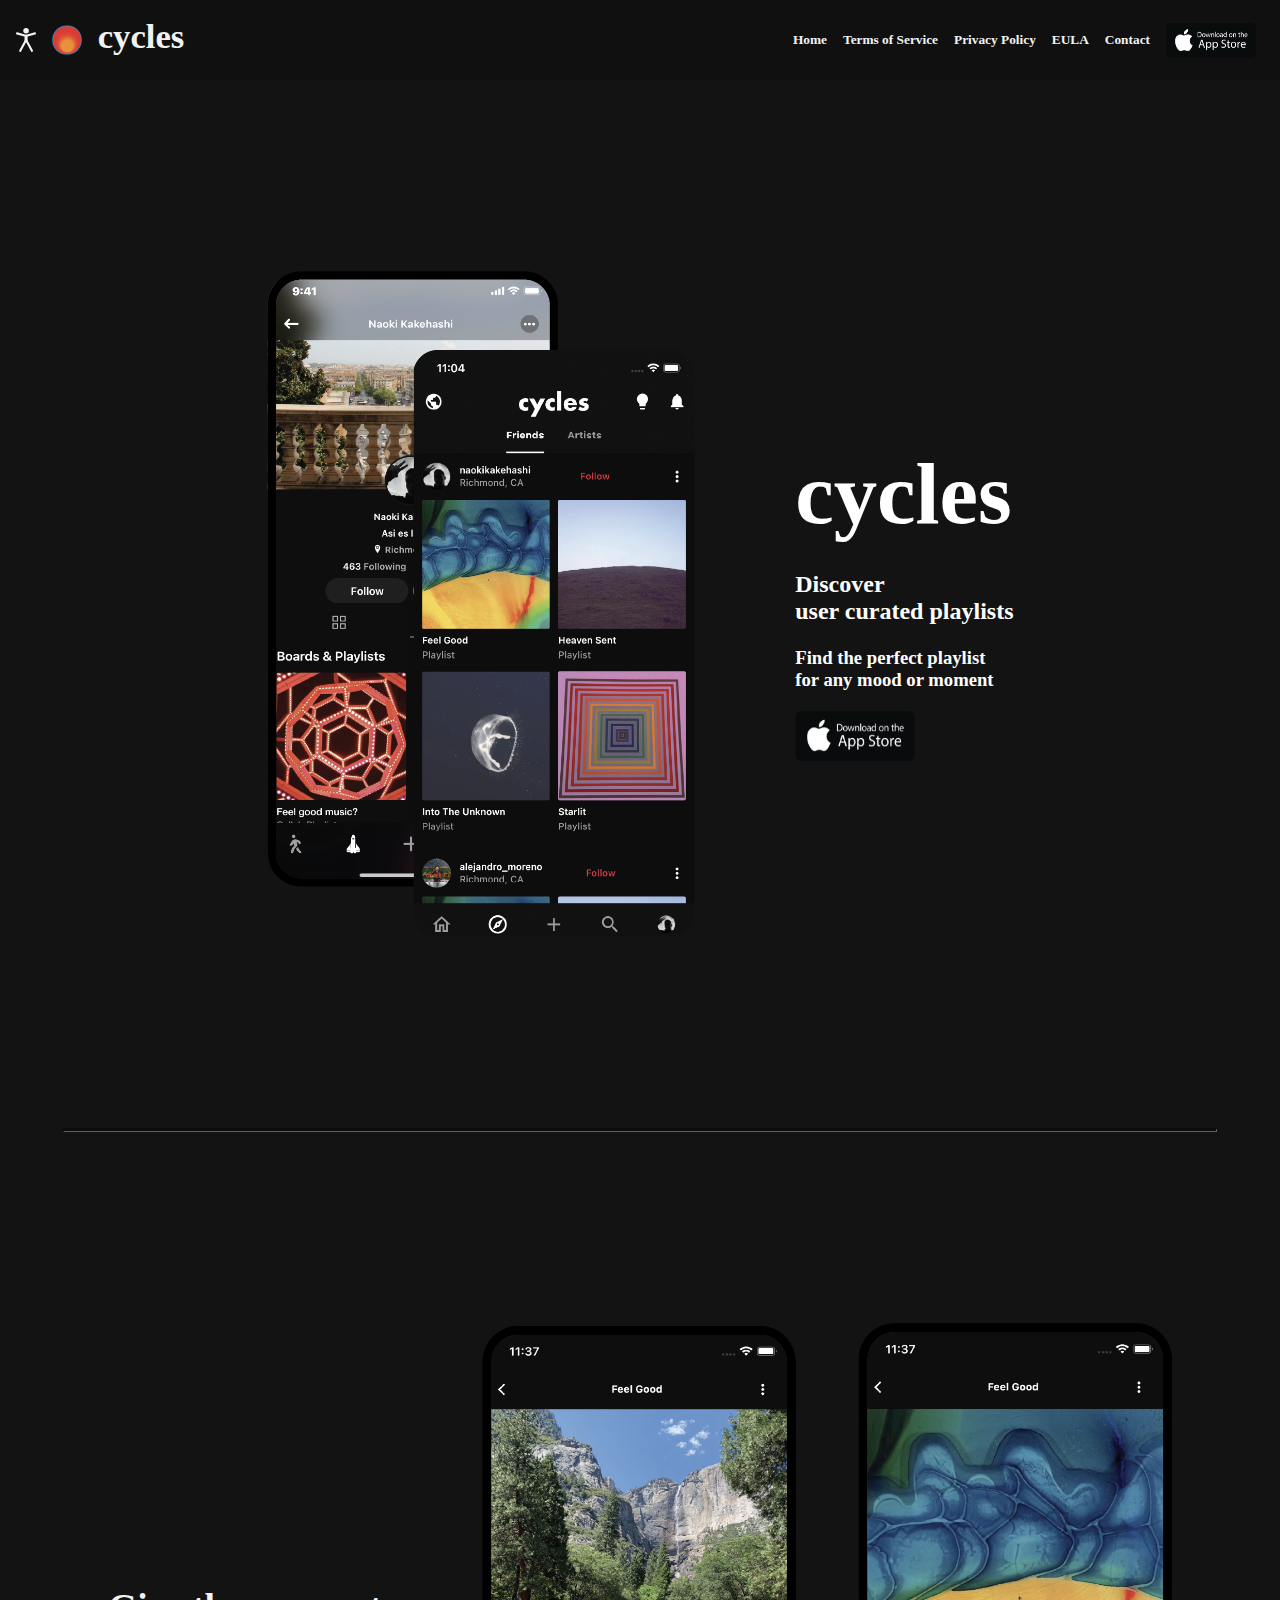
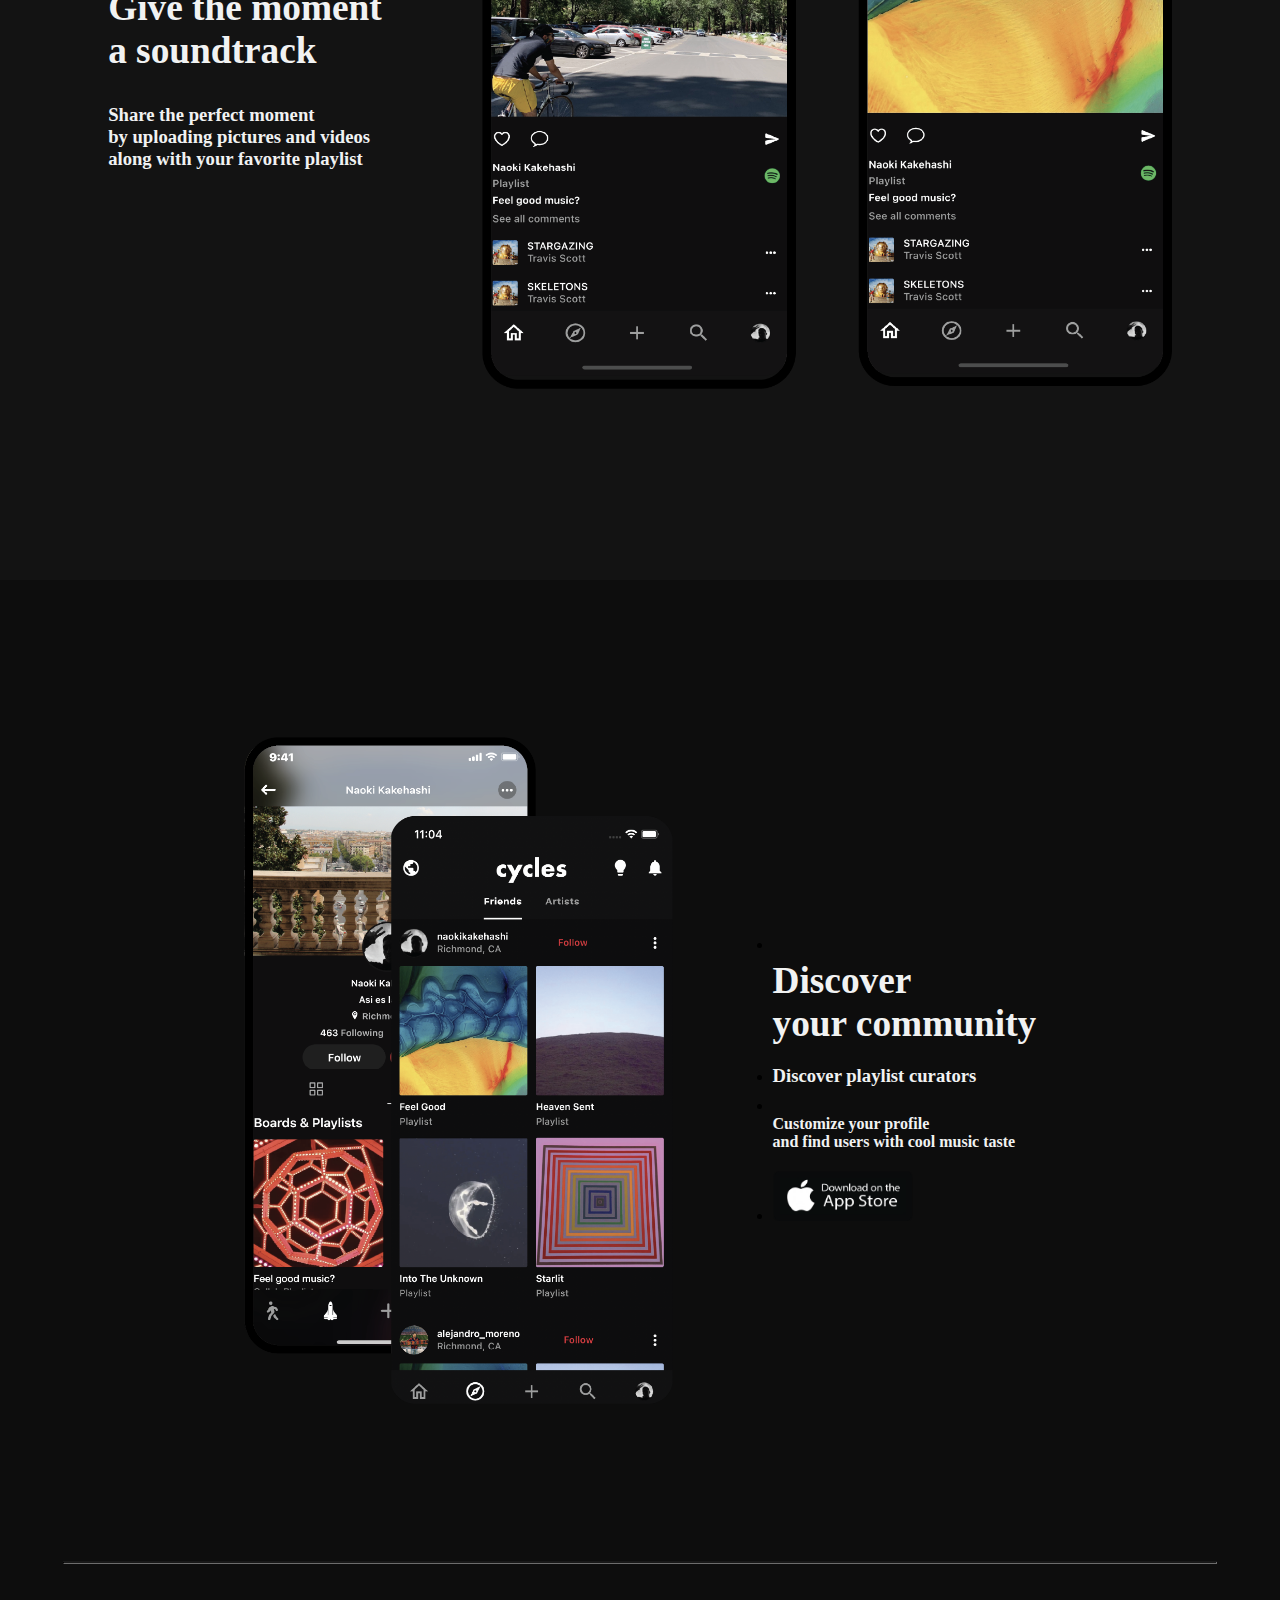
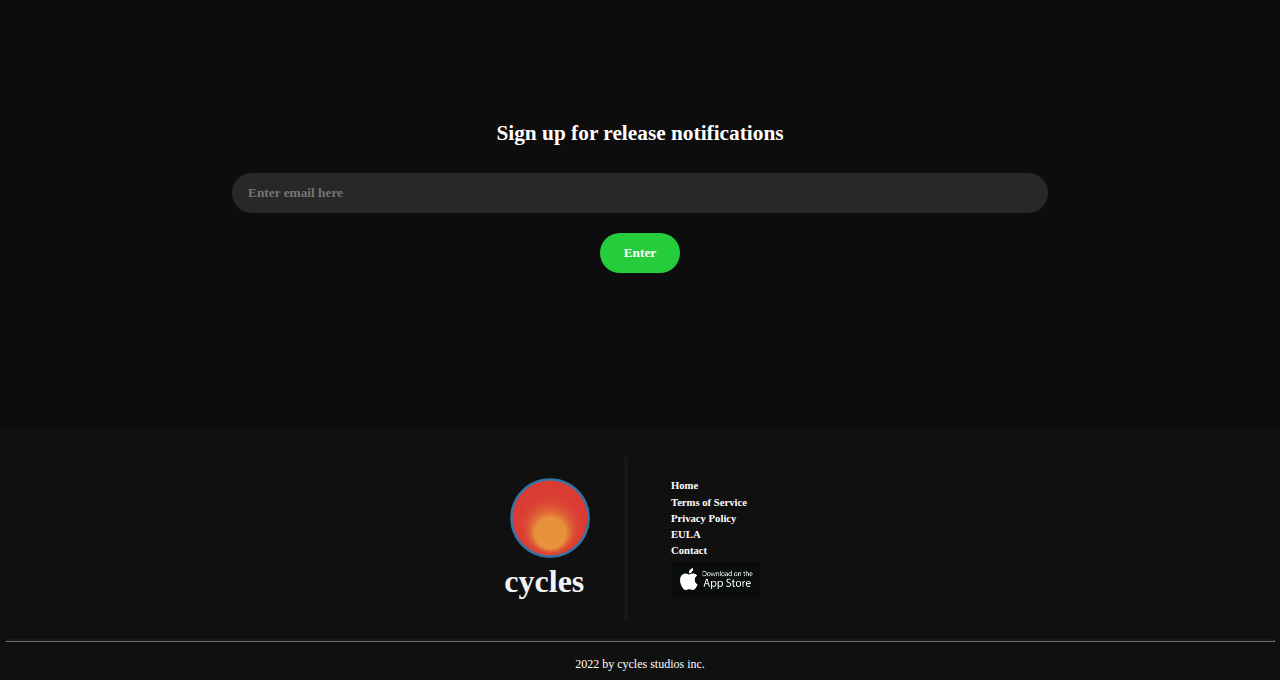
==== index.html @ 649cb8d7 "file structure fix" ====
<!DOCTYPE html>
<html>
<head>
    <meta name="viewport" content="width=device-width,initial-scale=1">
    <title>Cycles Studios</title>
    <link rel="stylesheet" href="index.css">
    <link rel="stylesheet" href="https://cdnjs.cloudflare.com/ajax/libs/font-awesome/4.7.0/css/font-awesome.min.css">
</head>
<body>
    <nav class="header">
        <div >
            <ul class="nav-logos">
                <a href="../Home/index.html"><img class="nav_human_logo" src="../images/cycleshuman.svg"></a> 
                <a href="../Home/index.html"><img class="nav_logo" src="../images/logo.png"></a>
                <a href="../Home/index.html" class="nav_cycles_text" >cycles</a>
            </ul>
        </div>
        <div class="right-nav">
            <nav>
                <ul class="nav-links" id="menuList">
                    <a href="../Home/index.html">Home</a>
                    <a href="../TOS/terms-and-conditions.html">Terms of Service</a>
                    <a href="../PrivacyPolicy/privacy-policy.html">Privacy Policy</a>
                    <a href="../EULA/eula.html">EULA</a>
                    <a href="mailto:support@cyclesstudis.com">Contact</a>
                    <a href=""><img class="nav_apple" src="../images/appleDownload.png"></a>
                </ul>
            </nav>
            <i class="fa fa-bars" style="color: white;" onclick=""></i>
        </div>
    </nav>
    <div class="sidemenu">
        <i class="fa fa-xmark" style="font-size: 18px;"></i>
        <nav>
            <ul class="sidemenu-links" id="menuList">
                <a href="">Home</a>
                <a href="">Terms of Service</a>
                <a href="">Privacy Policy</a>
                <a href="">Contact</a>
                <a href=""><img class="nav_apple" src="../images/appleDownload.png"></a>
            </ul>
        </nav>
    </div>
    <div class="section1">
        <div class="product1">
            <img src="../images/product1.png">
            <ul>
                <h1 class="product1-h1">cycles</h1>
                <h2 class="product1-h2"><br>Discover<br>user curated playlists</h2>
                <h3 class="product1-h3"><br>Find the perfect playlist<br>for any mood or moment</h3>
                <img class="product1_appleTag" src="../images/appleDownload.png">
            </ul>
        </div>
        <hr class="rounded1">
        <div class="product2">
            <ul>
                <h1 class="product2-h1"><br>Give the moment<br>a soundtrack</h1>
                <h2 class="product2-h2"><br>Share the perfect moment
                    <br>by uploading pictures and videos
                    <br>along with your favorite playlist</h2>
            </ul>
            <img class="product2-img1" src="../images/product2.png">
            <img class="product2-img2" src="../images/product1.png">
        </div>
    </div>
    <!-- <div class="section2">
        <div class="product2">
            <ul>
                <h1 class="product2-h1"><br>Give the moment<br>a soundtrack</h1>
                <h2 class="product2-h2"><br>Share the perfect moment
                    <br>by uploading pictures and videos
                    <br>along with your favorite playlist</h2>
            </ul>
            <img class="product2-img1" src="../images/product2.png">
            <img class="product2-img2" src="../images/product1.png">
        </div>
    </div> -->
    <div class="section3">
        <div class="product3">
          <img src="../images/product1.png">
          <ul>
            <li>
              <h1 class="product3-h1"><br>Discover<br>your community</h1>
            </li>
            <li>
              <h2 class="product3-h2">Discover playlist curators</h2>
            </li>
            <li>
              <h3 class="product3-h3"><br>Customize your profile<br>and find users with cool music taste</h3>
            </li>
            <li>
              <img class="product3_appleTag" src="../images/appleDownload.png">
            </li>
          </ul>
        </div>
        <hr class="rounded">
        <div class="emailUpdate">
          <h1 class="emailSignUpText">Sign up for release notifications</h1>
          <form class="inputForm" id="sub" >
            <input type="email" class="input" placeholder="Enter email here" id="email" required />
            <button type="submit" class="inputButton" value="Enter">Enter</button>
          </form>
          <script>
            const subscription = document.getElementById('sub');
      
            subscription.addEventListener("submit", function(event){
              event.preventDefault();
              const email = document.getElementById('email').value
              // console.log(JSON.stringify(email))
              console.log(email)
      
              fetch('https://1b8d-2600-1700-9758-7420-1992-7e2-3434-d163.ngrok.io/users/subscription/', {
                method: 'POST',
                mode: "no-cors",
                headers: {'Content-Type': 'application/json'},
                body: JSON.stringify({'email': email})
              }).then((response) => {
                console.log(response)
                response.json().then((data) => {
                  console.log(data)
                }).catch(error => console.log('ERROR'))
              });
            });
          </script>
        </div>
      </div>
      
    <div class="section4">
        <div class="bottom-nav">
            <ul class="bottom-nav-logos">
                <a href="index.html"><img class="bottom-nav-logo" src="../images/bigLogo.png"></a>
                <a class="bottom-nav_cycles_text" href="index.html">cycles</a>
            </ul>
            <hr class="rounded2">
            <ul class="bottom-nav-links">
                <a href="../Home/index.html">Home</a>
                <a href="../TOS/terms-and-conditions.html">Terms of Service</a>
                <a href="../PrivacyPolicy/privacy-policy.html">Privacy Policy</a>
                <a href="../EULA/eula.html">EULA</a>
                <a href="mailto:support@cyclesstudis.com">Contact</a>
                <a href=""><img class="bottom-nav-apple" src="../images/appleDownload.png"></a>
            </ul>
        </div>
        <hr class="rounded3">
        <p class="bottom-nav-text">2022 by cycles studios inc.</p>
    </div>
</body>
</html>
---- index.css ----
* {
  margin: 0;
  padding: 0;
}
.header {
  align-items: center;
  width: 100%;
  height: 80px;
  background-color: rgb(16, 16, 16);
  justify-content: space-between;
  display: flex;
}
.nav-logos {
  display: flex;
  align-items: center;
  justify-items: center;
}
.nav-logos a {
  display: flex;
  padding-right: 12pt;
}
.nav_human_logo {
  height: 24px;
  color: rgb(241, 242, 242);
  padding-left: 12pt;
}
.nav_logo {
  width: 30px;
  height: 30px;
}
.nav_cycles_text {
  font-size: 26pt;
  font-family: Futura;
  font-weight: bold;
  color: rgb(241, 242, 242);
  text-decoration: none;
  margin-bottom: 8px;
}
.right-nav {
  display: flex;
  flex-direction: row;
  align-items: center;
  padding-right: 12pt;
}
.right-nav i {
  display: none;
}
.nav-links {
  align-items: center;
  display: flex;
  height: 80px;
}
.nav-links a {
  display: flex;
  color: rgb(241, 242, 242);
  text-decoration: none;
  font-size: 10pt;
  font-family: Futura;
  font-weight: bold;
  padding: 6pt;
}
.nav-links a:hover {
  color: grey;
}
.nav_apple {
  width: 90px;
  height: 35px;
}
.sidemenu {
  display: none;
}
.sidemenu-links {
  display: none;
}
.section1 {
  display: flex;
  flex-direction: column;
  align-items: center;
  justify-content:space-evenly;
  width: 100%;
  height: 2100px;
  /* background-color: rgb(241, 242, 242); */
  background-color: rgb(19, 19, 19);
}
.product1 {
  padding-left: 12pt;
  padding-right: 12pt;
  display: flex;
  align-items: center;
  justify-content: center;
}
.product1 img {
  height: 500pt;
}
.product1 ul {
  margin-left: 100px;
  color: white;
}
.product1-h1 {
  font-size: 65pt;
  font-family: Futura;
  font-weight: bold;
}
.product1-h2 {
  font-size: 18pt;
  font-family: Futura;
  font-weight: bold;
}
.product1-h3 {
  font-size: 14pt;
  font-family: Futura;
  font-weight: bold;
}
.product1 ul img {
  margin-top: 20px;
  width: 120px;
  height: 50px;
}
hr.rounded1 {
  width: 90%;
  border-top: 3px solid #bbb;
  border-color: rgb(12, 12, 12);
}
/* .section2 {
  display: flex;
  align-items: center;
  justify-content: center;
  width: 100%;
  height: 1000px;
  background-color: rgb(19, 19, 19);
} */
.product2 {
  padding-left: 12pt;
  padding-right: 12pt;
  align-items: center;
  display: flex;
  justify-content: center;
}
.product2-img1 {
  height: 500pt;
}
.product2-img2 {
  display: none;
}
.product2 ul {
  padding-right: 100px;
}
.product2-h1 {
  font-size: 28pt;
  font-family: Futura;
  font-weight: bold;
  color: rgb(241, 242, 242);
}
.product2-h2 {
  font-size: 14pt;
  font-family: Futura;
  font-weight: bold;
  margin-top: 10px;
  color: rgb(241, 242, 242);
}
.section3 {
  display: flex;
  flex-direction: column;
  justify-content: space-evenly;
  align-items: center;
  width: 100%;
  height: 1450px;
  background-color: rgb(13, 13, 13);
}
.product3 {
  padding-left: 12pt;
  padding-right: 12pt;
  display: flex;
  align-items: center;
  justify-content: center;
}
.product3 img {
  height: 500pt;
}
.product3 ul {
  padding-left: 100px;
}
.product3-h1 {
  font-size: 28pt;
  font-family: Futura;
  font-weight: bold;
  color: rgb(241, 242, 242);
}
.product3-h2 {
  font-size: 14pt;
  margin-top: 20px;
  font-family: Futura;
  font-weight: bold;
  color: rgb(241, 242, 242);
}
.product3-h3 {
  margin-top: 10px;
  font-size: 12pt;
  font-family: Futura;
  font-weight: bold;
  color: rgb(241, 242, 242);
}
.product3 ul img {
  margin-top: 20px;
  width: 140px;
  height: 50px;
}
hr.rounded {
  width: 90%;
  border-top: 2px solid #bbb;
  border-color: rgb(24, 24, 24);
}
.emailUpdate {
  align-items: center;
  display: flex;
  flex-direction: column;
}
.emailSignUpText {
  padding-left: 12pt;
  padding-right: 12pt;
  text-align: center;
  color: white;
  font-family: Futura;
  font-size: 16pt;
}
.inputForm {
  display: flex;
  flex-direction: column;
  align-items: center;
}
.input {
  margin-top: 20pt;
  font-family: Futura;
  font-size: 10pt;
  font-weight: bold;
  height: 30pt;
  border: none;
  width: 600pt;
  padding-left: 12pt;
  border-radius: 25pt;
  background-color: rgb(40, 40, 40);
  color: white;
}
.inputButton {
  margin-top: 15pt;
  color: white;
  font-family: Futura;
  font-size: 10pt;
  font-weight: bold;
  height: 30pt;
  width: 60pt;
  border: none;
  border-radius: 20pt;
  background-color: #25cc3b;
}
.inputButton:hover {
  background-color: #1e922d;
}
.section4 {
  display: flex;
  flex-direction: column;
  justify-content: center;
  align-items: center;
  width: 100%;
  height: 250px;
  background-color: rgb(16, 16, 16);
  position: relative;
}
.bottom-nav {
  height: 200px;
  display: flex;
  justify-content: center;
  align-items: center;
}
.bottom-nav-logo {
  margin-left: 6.5%;
  display: flex;
  height: 80px;
}
.bottom-nav_cycles_text {
  display: flex;
  margin-top: 5px;
  font-size: 24pt;
  font-family: Futura;
  font-weight: bold;
  color: rgb(241, 242, 242);
  text-decoration: none;
}
hr.rounded2 {
  height: 160px;
  border: 2px solid #bbb;
  border-color: rgb(24, 24, 24);
  margin-left: 40px;
  margin-right: 40px;
}
.bottom-nav-links {
  align-items: center;
  padding-right: 12px;
}
.bottom-nav-links a {
  display: flex;
  color: white;
  text-decoration: none;
  font-size: 8pt;
  font-family: Futura;
  font-weight: bold;
  padding: 2pt;
}
.bottom-nav-links a:hover {
  color: grey;
}
.bottom-nav-apple {
  width: 90px;
  height: 35px;
}
hr.rounded3 {
  width: 99%;
  border-top: 2px solid #bbb;
  border-color: rgb(24, 24, 24);
}
.bottom-nav-text {
  margin-top: 15px;
  color: white;
  font-size: 9pt;
  font-family: SF Pro Text;
  font-weight: 300;
}

@media only screen and (max-width: 1200px) {
  .nav-links {
    display: none;
  }
  .right-nav i {
    display: block;
    font-size: 16pt;
  }
  .fa {
    color: white;
    padding-top: 3pt;
    padding-left: 12pt;
  }
  .fa:hover {
    color: grey;
  }
  .sidemenu {
    text-align: left;
    right: 0;
    top: 0;
    padding-top: 20pt;
    position: fixed;
    display: flex;
    flex-direction: column;
    width: 180pt;
    height: 100%;
    background-color: rgb(20, 20, 20);
  }
  .sidemenu-links {
    padding-top: 12pt;
    display: flex;
    flex-direction: column;
    padding-left: 6pt;
  }
  .sidemenu-links a {
    display: flex;
    flex-direction: column;
    padding-left: 12pt;
    color: rgb(241, 242, 242);
    text-decoration: none;
    font-size: 10pt;
    font-family: Futura;
    font-weight: bold;
    padding: 6pt;
  }
  .sidemenu-links a:hover {
    color: grey;
  }
  .menu-icon {
    display: block;
    color: white;
    width: 15pt;
    height: 15pt;
  }
  .menu-icon:before,
  .menu-icon:after,
  .menu-icon div {
    background: #fff;
    content: "";
    display: block;
    height: 2px;
    border-radius: 3px;
    margin: 5px 0;
  }
  .sidemenu-icon {
    align-self: flex-end;
    padding-right: 12pt;
    display: block;
    color: white;
    width: 15pt;
    height: 15pt;
  }
  .sidemenu-icon:before,
  .sidemenu-icon:after,
  .sidemenu-icon div {
    background: #fff;
    content: "";
    display: block;
    height: 2px;
    border-radius: 3px;
    margin: 5px 0;
  }
  .section1 {
    height: 1000px;
  }
  .section2 {
    height: 500px;
  }
  .section3 {
    height: 850px;
  }
  .product1 img {
    height: 210pt;
  }
  .product1 ul {
    margin-left: 30px;
  }
  .product1-h1 {
    font-size: 36pt;
  }
  .product1-h2 {
    font-size: 12pt;
    padding-top: 5px;
  }
  .product1-h3 {
    font-size: 10pt;
    padding-top: 5px;
  }
  .product1 ul img {
    width: 80px;
    height: 30px;
  }
  hr.rounded1 {
    width: 90%;
    border-top: 2px solid #bbb;
    border-color: rgb(12, 12, 12);
  }
  .product2-img1 {
    display: none;
  }
  .product2-img2 {
    height: 210pt;
    display: block;
  }
  .product2 ul {
    padding-right: 30px;
  }
  .product2-h1 {
    font-size: 18pt;
  }
  .product2-h2 {
    font-size: 8pt;
  }
  .product3 img {
    height: 210pt;
  }
  .product3 ul {
    padding-left: 30px;
  }
  .product3-h1 {
    font-size: 18pt;
  }
  .product3-h2 {
    font-size: 12pt;
  }
  .product3-h3 {
    font-size: 8pt;
  }
  .product3 ul img {
    width: 80px;
    height: 30px;
  }
  .input {
    width: 200pt;
  }
  .emailSignUpText {
    font-size: 10pt;
  }
  .input {
    width: 80%;
    height: 30pt;
    padding-left: 12pt;
    padding-right: 10pt;
  }
  .bottom-nav-apple {
    width: 70px;
    height: 25px;
  }
}


@media only screen and (max-width: 430px) {
  .nav-links {
    display: none;
  }
  .nav_human_logo {
    display: none;
  }
  .nav_logo {
    width: 20px;
    height: 20px;
  }
  .nav_cycles_text {
    font-size: 14pt;
    margin-bottom: 5px;
  }
  .right-nav i {
    display: block;
    font-size: 12pt;
  }
  .fa {
    color: white;
    padding-top: 3pt;
    padding-left: 12pt;
  }
  .fa:hover {
    color: grey;
  }
  .sidemenu {
    text-align: left;
    right: 0;
    top: 0;
    padding-top: 20pt;
    position: fixed;
    display: flex;
    flex-direction: column;
    width: 120pt;
    height: 100%;
    background-color: rgb(20, 20, 20);
  }
  .sidemenu-links {
    padding-top: 12pt;
    display: flex;
    flex-direction: column;
    padding-left: 6pt;
  }
  .sidemenu-links a {
    display: flex;
    flex-direction: column;
    padding-left: 12pt;
    color: rgb(241, 242, 242);
    text-decoration: none;
    font-size: 8pt;
    font-family: Futura;
    font-weight: bold;
    padding: 6pt;
  }
  .sidemenu-links a:hover {
    color: grey;
  }
  .menu-icon {
    display: block;
    color: white;
    width: 8pt;
    height: 8pt;
  }
  .menu-icon:before,
  .menu-icon:after,
  .menu-icon div {
    background: #fff;
    content: "";
    display: block;
    height: 1px;
    border-radius: 2px;
    margin: 3px 0;
  }
  .sidemenu-icon {
    align-self: flex-end;
    padding-right: 12pt;
    display: block;
    color: white;
    width: 8pt;
    height: 8pt;
  }
  .sidemenu-icon:before,
  .sidemenu-icon:after,
  .sidemenu-icon div {
    background: #fff;
    content: "";
    display: block;
    height: 1px;
    border-radius: 2px;
    margin: 3px 0;
  }
  .section1 {
    height: 780px;
  }
  .section2 {
    height: 400px;
  }
  .section3 {
    height: 700px;
  }
  .product1 img {
    height: 160pt;
  }
  .product1 ul {
    margin-left: 20px;
  }
  .product1-h1 {
    font-size: 28pt;
  }
  .product1-h2 {
    font-size: 10pt;
    padding-top: 5px;
  }
  .product1-h3 {
    font-size: 10pt;
    padding-top: 5px;
  }
  .product1 ul img {
    width: 60px;
    height: 20px;
  }
  hr.rounded1 {
    width: 90%;
    border-top: 2px solid #bbb;
    border-color: rgb(12, 12, 12);
  }
  .product2-img1 {
    display: none;
  }
  .product2-img2 {
    height: 160pt;
    display: block;
  }
  .product2 ul {
    padding-right: 20px;
  }
  .product2-h1 {
    font-size: 12pt;
  }
  .product2-h2 {
    font-size: 8pt;
  }
  .product3 img {
    height: 160pt;
  }
  .product3 ul {
    padding-left: 20px;
  }
  .product3-h1 {
    font-size: 12pt;
  }
  .product3-h2 {
    font-size: 10pt;
  }
  .product3-h3 {
    font-size: 8pt;
  }
  .product3 ul img {
    width: 60px;
    height: 20px;
  }
  .input {
    width: 120pt;
  }
  .emailSignUpText {
    font-size: 8pt;
  }
  .input {
    width: 80%;
    height: 25pt;
    padding-left: 12pt;
    padding-right: 10pt;
  }
  .bottom-nav-logo {
    margin-left: 6.5%;
    display: flex;
    height: 60px;
  }
  .bottom-nav_cycles_text {
    margin-top: 5px;
    font-size: 18pt;
  }
  .bottom-nav-links a {
    font-size: 6pt;
    padding: 2pt;
  }
  .bottom-nav-apple {
    width: 50px;
    height: 15px;
  }
}
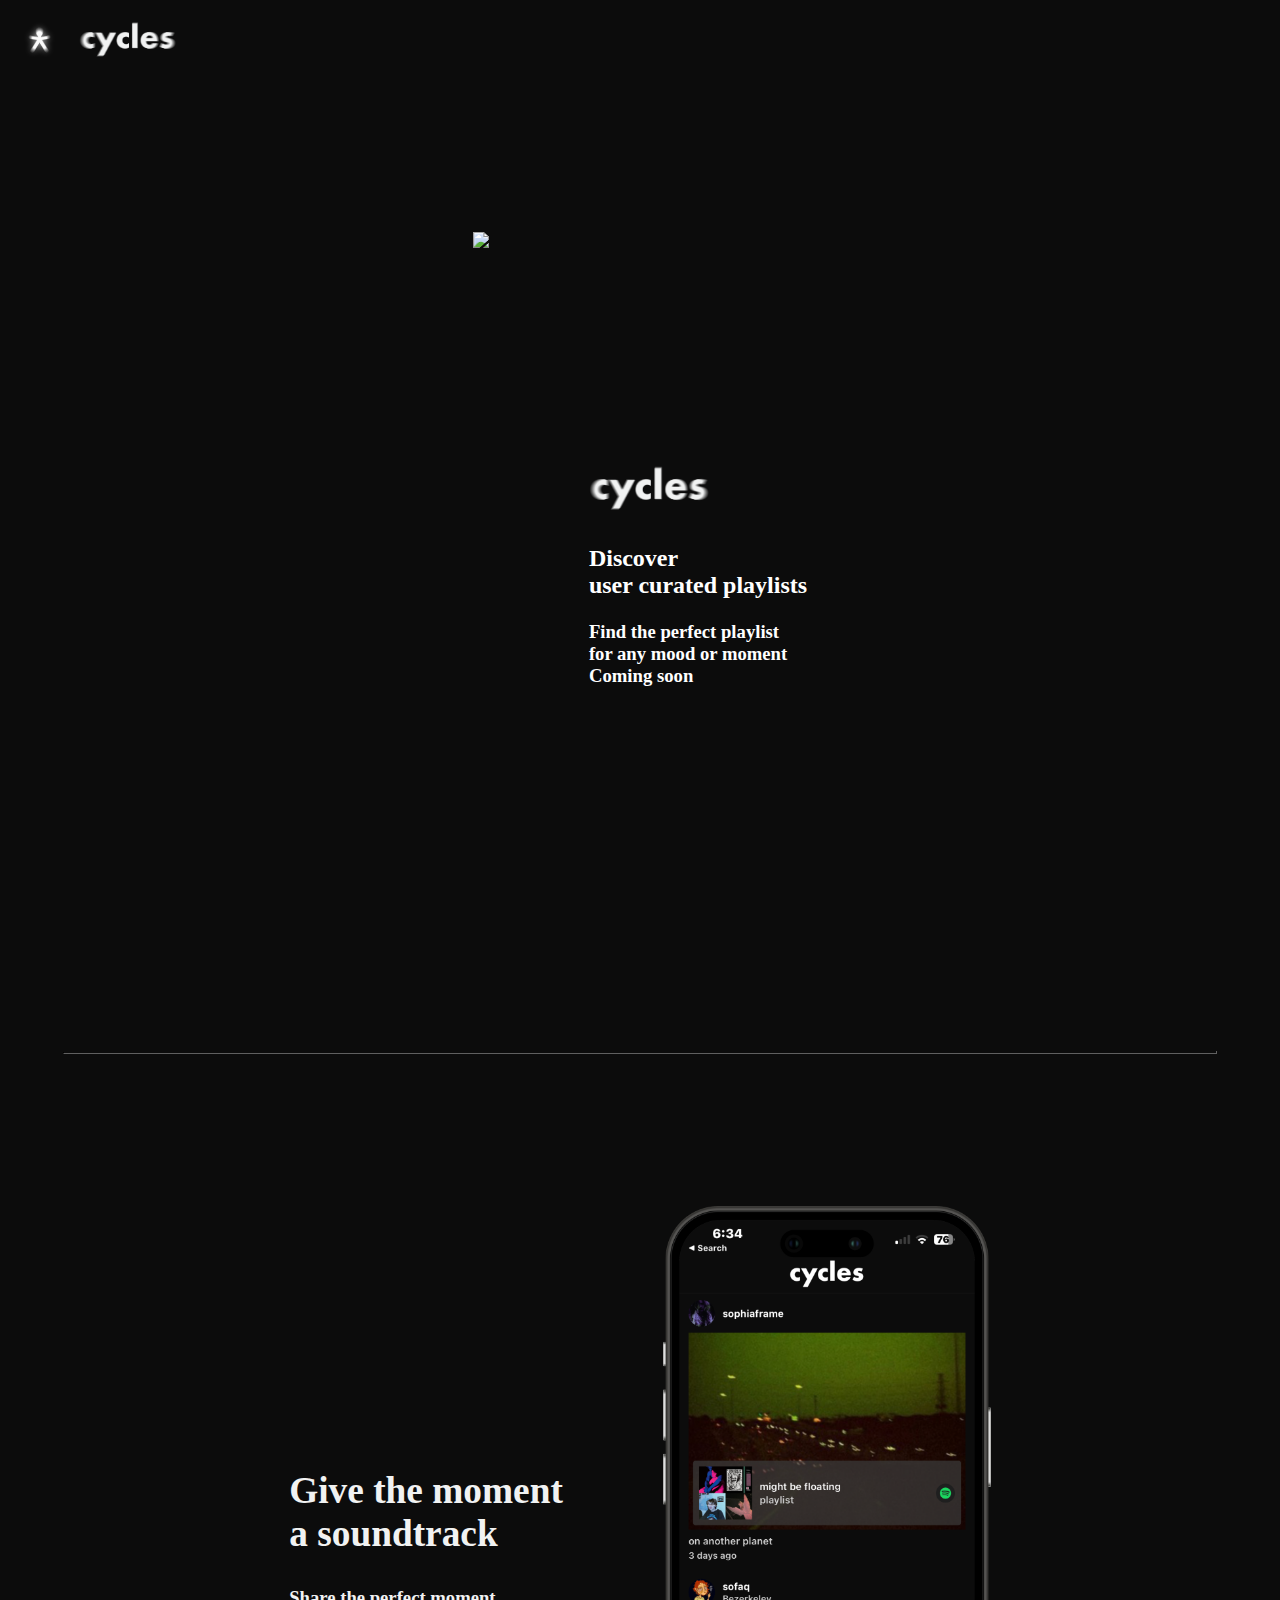
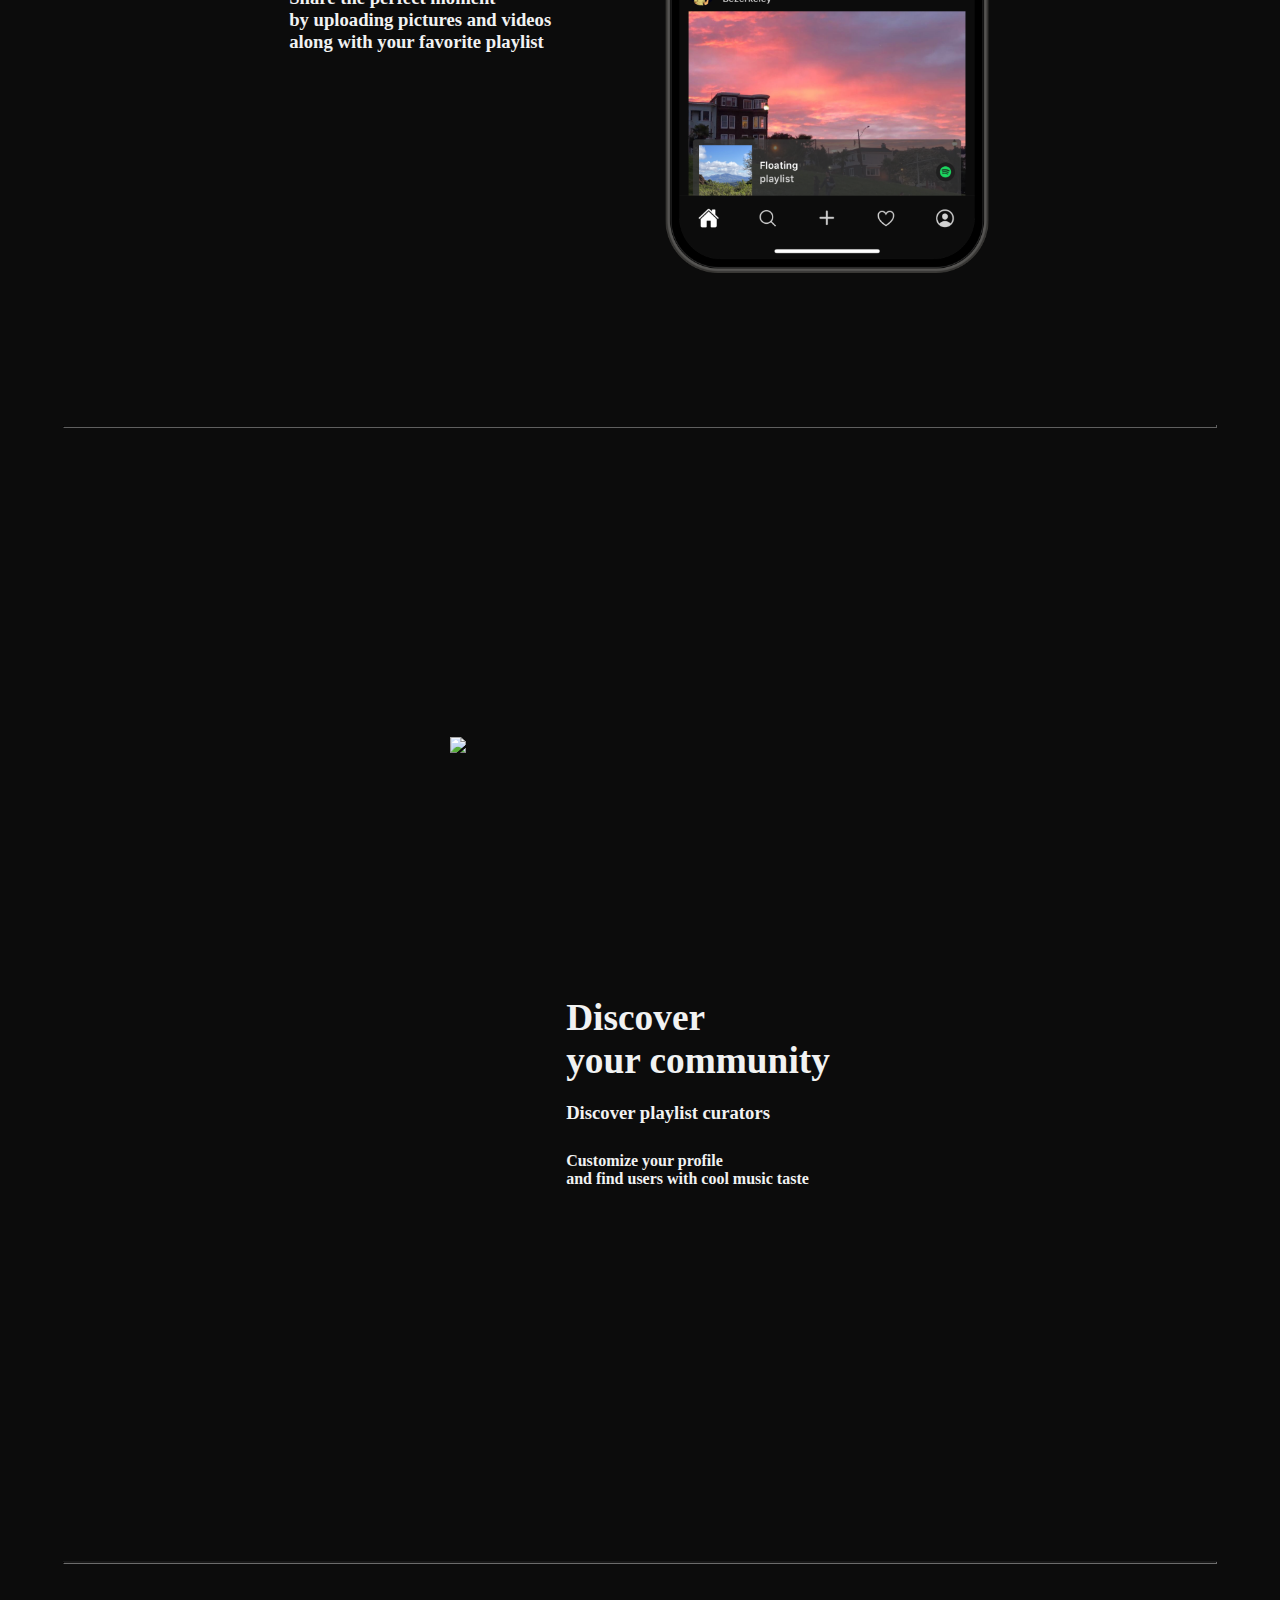
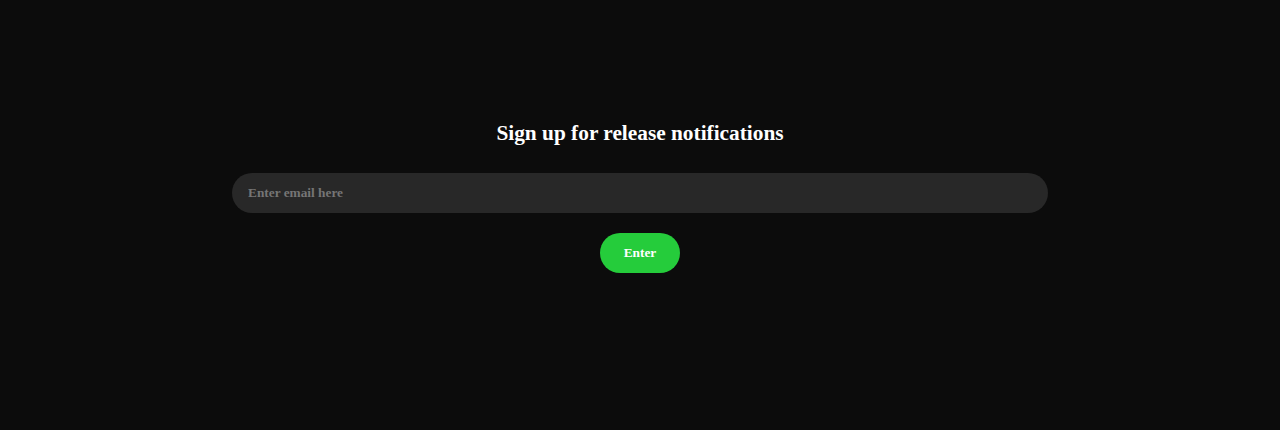
==== commit c728c92b: "updated assets and file structure" ====
--- a/index.html
+++ b/index.html
@@ -10,45 +10,19 @@
     <nav class="header">
         <div >
             <ul class="nav-logos">
-                <a href="../Home/index.html"><img class="nav_human_logo" src="../images/cycleshuman.svg"></a> 
-                <a href="../Home/index.html"><img class="nav_logo" src="../images/logo.png"></a>
-                <a href="../Home/index.html" class="nav_cycles_text" >cycles</a>
+                <a href="../Home/index.html"><img class="nav_human_logo" src="./assets/cycles-human.png"></a> 
+                <a href="../Home/index.html"><img class="nav_logo" src="./assets/cycles_name.png"></a>
             </ul>
         </div>
-        <div class="right-nav">
-            <nav>
-                <ul class="nav-links" id="menuList">
-                    <a href="../Home/index.html">Home</a>
-                    <a href="../TOS/terms-and-conditions.html">Terms of Service</a>
-                    <a href="../PrivacyPolicy/privacy-policy.html">Privacy Policy</a>
-                    <a href="../EULA/eula.html">EULA</a>
-                    <a href="mailto:support@cyclesstudis.com">Contact</a>
-                    <a href=""><img class="nav_apple" src="../images/appleDownload.png"></a>
-                </ul>
-            </nav>
-            <i class="fa fa-bars" style="color: white;" onclick=""></i>
-        </div>
     </nav>
-    <div class="sidemenu">
-        <i class="fa fa-xmark" style="font-size: 18px;"></i>
-        <nav>
-            <ul class="sidemenu-links" id="menuList">
-                <a href="">Home</a>
-                <a href="">Terms of Service</a>
-                <a href="">Privacy Policy</a>
-                <a href="">Contact</a>
-                <a href=""><img class="nav_apple" src="../images/appleDownload.png"></a>
-            </ul>
-        </nav>
-    </div>
     <div class="section1">
         <div class="product1">
-            <img src="../images/product1.png">
+            <img src="./assets/cycles_mockup.png">
             <ul>
-                <h1 class="product1-h1">cycles</h1>
+                <img class="nav_logo" src="./assets/cycles_name.png">
                 <h2 class="product1-h2"><br>Discover<br>user curated playlists</h2>
                 <h3 class="product1-h3"><br>Find the perfect playlist<br>for any mood or moment</h3>
-                <img class="product1_appleTag" src="../images/appleDownload.png">
+                <h3>Coming soon</h3>
             </ul>
         </div>
         <hr class="rounded1">
@@ -59,38 +33,17 @@
                     <br>by uploading pictures and videos
                     <br>along with your favorite playlist</h2>
             </ul>
-            <img class="product2-img1" src="../images/product2.png">
-            <img class="product2-img2" src="../images/product1.png">
+            <img class="product2-img1" src="./assets/following.png">
         </div>
+        <hr class="rounded1">
     </div>
-    <!-- <div class="section2">
-        <div class="product2">
-            <ul>
-                <h1 class="product2-h1"><br>Give the moment<br>a soundtrack</h1>
-                <h2 class="product2-h2"><br>Share the perfect moment
-                    <br>by uploading pictures and videos
-                    <br>along with your favorite playlist</h2>
-            </ul>
-            <img class="product2-img1" src="../images/product2.png">
-            <img class="product2-img2" src="../images/product1.png">
-        </div>
-    </div> -->
     <div class="section3">
         <div class="product3">
-          <img src="../images/product1.png">
+          <img src="./assets/discover.png">
           <ul>
-            <li>
               <h1 class="product3-h1"><br>Discover<br>your community</h1>
-            </li>
-            <li>
               <h2 class="product3-h2">Discover playlist curators</h2>
-            </li>
-            <li>
               <h3 class="product3-h3"><br>Customize your profile<br>and find users with cool music taste</h3>
-            </li>
-            <li>
-              <img class="product3_appleTag" src="../images/appleDownload.png">
-            </li>
           </ul>
         </div>
         <hr class="rounded">
@@ -106,16 +59,13 @@
             subscription.addEventListener("submit", function(event){
               event.preventDefault();
               const email = document.getElementById('email').value
-              // console.log(JSON.stringify(email))
-              console.log(email)
       
-              fetch('https://1b8d-2600-1700-9758-7420-1992-7e2-3434-d163.ngrok.io/users/subscription/', {
+              fetch('https://cycles.herokuapp.com/users/subscription/', {
                 method: 'POST',
                 mode: "no-cors",
                 headers: {'Content-Type': 'application/json'},
                 body: JSON.stringify({'email': email})
               }).then((response) => {
-                console.log(response)
                 response.json().then((data) => {
                   console.log(data)
                 }).catch(error => console.log('ERROR'))
@@ -124,25 +74,5 @@
           </script>
         </div>
       </div>
-      
-    <div class="section4">
-        <div class="bottom-nav">
-            <ul class="bottom-nav-logos">
-                <a href="index.html"><img class="bottom-nav-logo" src="../images/bigLogo.png"></a>
-                <a class="bottom-nav_cycles_text" href="index.html">cycles</a>
-            </ul>
-            <hr class="rounded2">
-            <ul class="bottom-nav-links">
-                <a href="../Home/index.html">Home</a>
-                <a href="../TOS/terms-and-conditions.html">Terms of Service</a>
-                <a href="../PrivacyPolicy/privacy-policy.html">Privacy Policy</a>
-                <a href="../EULA/eula.html">EULA</a>
-                <a href="mailto:support@cyclesstudis.com">Contact</a>
-                <a href=""><img class="bottom-nav-apple" src="../images/appleDownload.png"></a>
-            </ul>
-        </div>
-        <hr class="rounded3">
-        <p class="bottom-nav-text">2022 by cycles studios inc.</p>
-    </div>
 </body>
 </html>--- a/index.css
+++ b/index.css
@@ -4,9 +4,9 @@
 }
 .header {
   align-items: center;
-  width: 100%;
+  width: 100vw;
   height: 80px;
-  background-color: rgb(16, 16, 16);
+  background-color: #0C0C0C;
   justify-content: space-between;
   display: flex;
 }
@@ -20,67 +20,20 @@
   padding-right: 12pt;
 }
 .nav_human_logo {
-  height: 24px;
-  color: rgb(241, 242, 242);
+  height: 50px;
   padding-left: 12pt;
 }
 .nav_logo {
-  width: 30px;
-  height: 30px;
-}
-.nav_cycles_text {
-  font-size: 26pt;
-  font-family: Futura;
-  font-weight: bold;
-  color: rgb(241, 242, 242);
-  text-decoration: none;
-  margin-bottom: 8px;
-}
-.right-nav {
-  display: flex;
-  flex-direction: row;
-  align-items: center;
-  padding-right: 12pt;
-}
-.right-nav i {
-  display: none;
-}
-.nav-links {
-  align-items: center;
-  display: flex;
-  height: 80px;
-}
-.nav-links a {
-  display: flex;
-  color: rgb(241, 242, 242);
-  text-decoration: none;
-  font-size: 10pt;
-  font-family: Futura;
-  font-weight: bold;
-  padding: 6pt;
-}
-.nav-links a:hover {
-  color: grey;
-}
-.nav_apple {
-  width: 90px;
-  height: 35px;
-}
-.sidemenu {
-  display: none;
-}
-.sidemenu-links {
-  display: none;
+  height: 40px;
 }
 .section1 {
   display: flex;
   flex-direction: column;
   align-items: center;
   justify-content:space-evenly;
-  width: 100%;
+  width: 100vw;
   height: 2100px;
-  /* background-color: rgb(241, 242, 242); */
-  background-color: rgb(19, 19, 19);
+  background-color: #0C0C0C;
 }
 .product1 {
   padding-left: 12pt;
@@ -121,14 +74,6 @@
   border-top: 3px solid #bbb;
   border-color: rgb(12, 12, 12);
 }
-/* .section2 {
-  display: flex;
-  align-items: center;
-  justify-content: center;
-  width: 100%;
-  height: 1000px;
-  background-color: rgb(19, 19, 19);
-} */
 .product2 {
   padding-left: 12pt;
   padding-right: 12pt;
@@ -163,9 +108,9 @@
   flex-direction: column;
   justify-content: space-evenly;
   align-items: center;
-  width: 100%;
+  width: 100vw;
   height: 1450px;
-  background-color: rgb(13, 13, 13);
+  background-color: #0C0C0C;
 }
 .product3 {
   padding-left: 12pt;
@@ -255,36 +200,6 @@
 }
 .inputButton:hover {
   background-color: #1e922d;
-}
-.section4 {
-  display: flex;
-  flex-direction: column;
-  justify-content: center;
-  align-items: center;
-  width: 100%;
-  height: 250px;
-  background-color: rgb(16, 16, 16);
-  position: relative;
-}
-.bottom-nav {
-  height: 200px;
-  display: flex;
-  justify-content: center;
-  align-items: center;
-}
-.bottom-nav-logo {
-  margin-left: 6.5%;
-  display: flex;
-  height: 80px;
-}
-.bottom-nav_cycles_text {
-  display: flex;
-  margin-top: 5px;
-  font-size: 24pt;
-  font-family: Futura;
-  font-weight: bold;
-  color: rgb(241, 242, 242);
-  text-decoration: none;
 }
 hr.rounded2 {
   height: 160px;
@@ -293,121 +208,13 @@
   margin-left: 40px;
   margin-right: 40px;
 }
-.bottom-nav-links {
-  align-items: center;
-  padding-right: 12px;
-}
-.bottom-nav-links a {
-  display: flex;
-  color: white;
-  text-decoration: none;
-  font-size: 8pt;
-  font-family: Futura;
-  font-weight: bold;
-  padding: 2pt;
-}
-.bottom-nav-links a:hover {
-  color: grey;
-}
-.bottom-nav-apple {
-  width: 90px;
-  height: 35px;
-}
 hr.rounded3 {
   width: 99%;
   border-top: 2px solid #bbb;
   border-color: rgb(24, 24, 24);
 }
-.bottom-nav-text {
-  margin-top: 15px;
-  color: white;
-  font-size: 9pt;
-  font-family: SF Pro Text;
-  font-weight: 300;
-}
 
 @media only screen and (max-width: 1200px) {
-  .nav-links {
-    display: none;
-  }
-  .right-nav i {
-    display: block;
-    font-size: 16pt;
-  }
-  .fa {
-    color: white;
-    padding-top: 3pt;
-    padding-left: 12pt;
-  }
-  .fa:hover {
-    color: grey;
-  }
-  .sidemenu {
-    text-align: left;
-    right: 0;
-    top: 0;
-    padding-top: 20pt;
-    position: fixed;
-    display: flex;
-    flex-direction: column;
-    width: 180pt;
-    height: 100%;
-    background-color: rgb(20, 20, 20);
-  }
-  .sidemenu-links {
-    padding-top: 12pt;
-    display: flex;
-    flex-direction: column;
-    padding-left: 6pt;
-  }
-  .sidemenu-links a {
-    display: flex;
-    flex-direction: column;
-    padding-left: 12pt;
-    color: rgb(241, 242, 242);
-    text-decoration: none;
-    font-size: 10pt;
-    font-family: Futura;
-    font-weight: bold;
-    padding: 6pt;
-  }
-  .sidemenu-links a:hover {
-    color: grey;
-  }
-  .menu-icon {
-    display: block;
-    color: white;
-    width: 15pt;
-    height: 15pt;
-  }
-  .menu-icon:before,
-  .menu-icon:after,
-  .menu-icon div {
-    background: #fff;
-    content: "";
-    display: block;
-    height: 2px;
-    border-radius: 3px;
-    margin: 5px 0;
-  }
-  .sidemenu-icon {
-    align-self: flex-end;
-    padding-right: 12pt;
-    display: block;
-    color: white;
-    width: 15pt;
-    height: 15pt;
-  }
-  .sidemenu-icon:before,
-  .sidemenu-icon:after,
-  .sidemenu-icon div {
-    background: #fff;
-    content: "";
-    display: block;
-    height: 2px;
-    border-radius: 3px;
-    margin: 5px 0;
-  }
   .section1 {
     height: 1000px;
   }
@@ -490,105 +297,16 @@
     padding-left: 12pt;
     padding-right: 10pt;
   }
-  .bottom-nav-apple {
-    width: 70px;
-    height: 25px;
-  }
 }
 
 
 @media only screen and (max-width: 430px) {
-  .nav-links {
-    display: none;
-  }
   .nav_human_logo {
     display: none;
   }
   .nav_logo {
     width: 20px;
     height: 20px;
-  }
-  .nav_cycles_text {
-    font-size: 14pt;
-    margin-bottom: 5px;
-  }
-  .right-nav i {
-    display: block;
-    font-size: 12pt;
-  }
-  .fa {
-    color: white;
-    padding-top: 3pt;
-    padding-left: 12pt;
-  }
-  .fa:hover {
-    color: grey;
-  }
-  .sidemenu {
-    text-align: left;
-    right: 0;
-    top: 0;
-    padding-top: 20pt;
-    position: fixed;
-    display: flex;
-    flex-direction: column;
-    width: 120pt;
-    height: 100%;
-    background-color: rgb(20, 20, 20);
-  }
-  .sidemenu-links {
-    padding-top: 12pt;
-    display: flex;
-    flex-direction: column;
-    padding-left: 6pt;
-  }
-  .sidemenu-links a {
-    display: flex;
-    flex-direction: column;
-    padding-left: 12pt;
-    color: rgb(241, 242, 242);
-    text-decoration: none;
-    font-size: 8pt;
-    font-family: Futura;
-    font-weight: bold;
-    padding: 6pt;
-  }
-  .sidemenu-links a:hover {
-    color: grey;
-  }
-  .menu-icon {
-    display: block;
-    color: white;
-    width: 8pt;
-    height: 8pt;
-  }
-  .menu-icon:before,
-  .menu-icon:after,
-  .menu-icon div {
-    background: #fff;
-    content: "";
-    display: block;
-    height: 1px;
-    border-radius: 2px;
-    margin: 3px 0;
-  }
-  .sidemenu-icon {
-    align-self: flex-end;
-    padding-right: 12pt;
-    display: block;
-    color: white;
-    width: 8pt;
-    height: 8pt;
-  }
-  .sidemenu-icon:before,
-  .sidemenu-icon:after,
-  .sidemenu-icon div {
-    background: #fff;
-    content: "";
-    display: block;
-    height: 1px;
-    border-radius: 2px;
-    margin: 3px 0;
   }
   .section1 {
     height: 780px;
